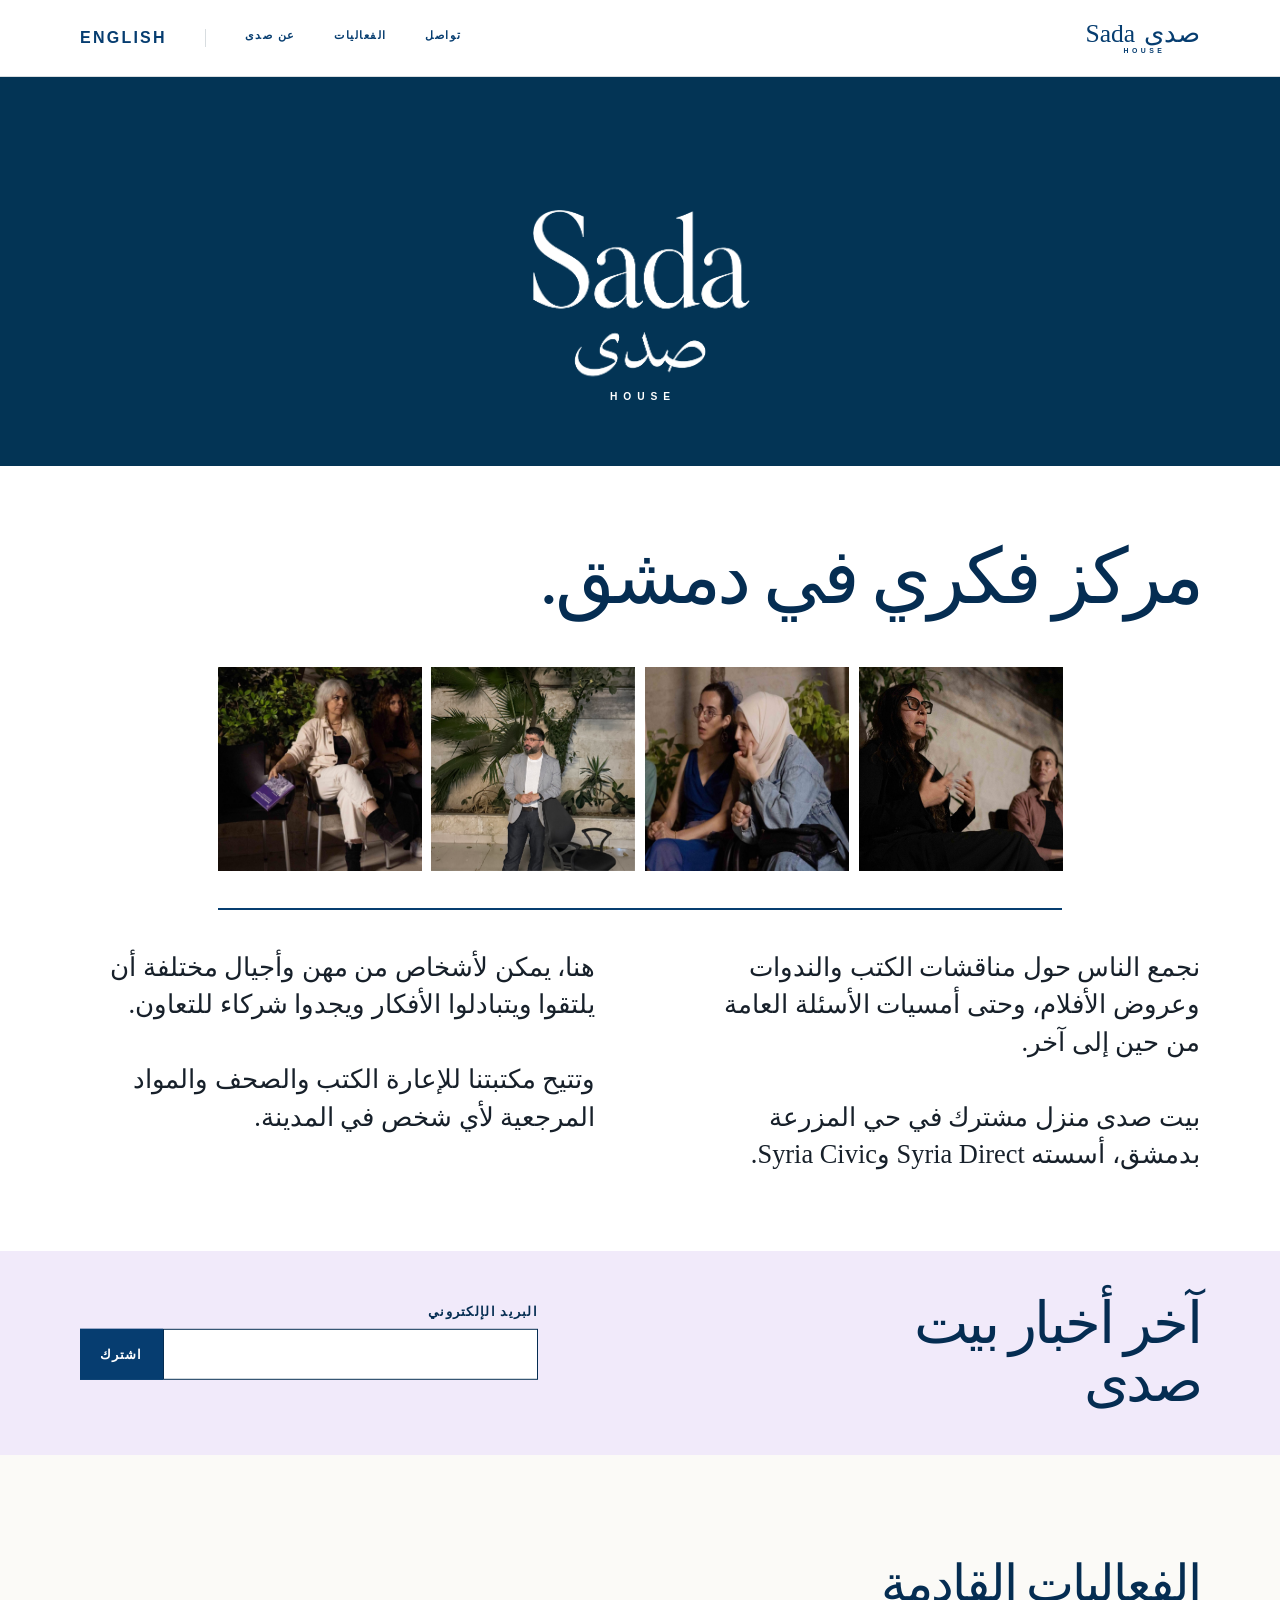
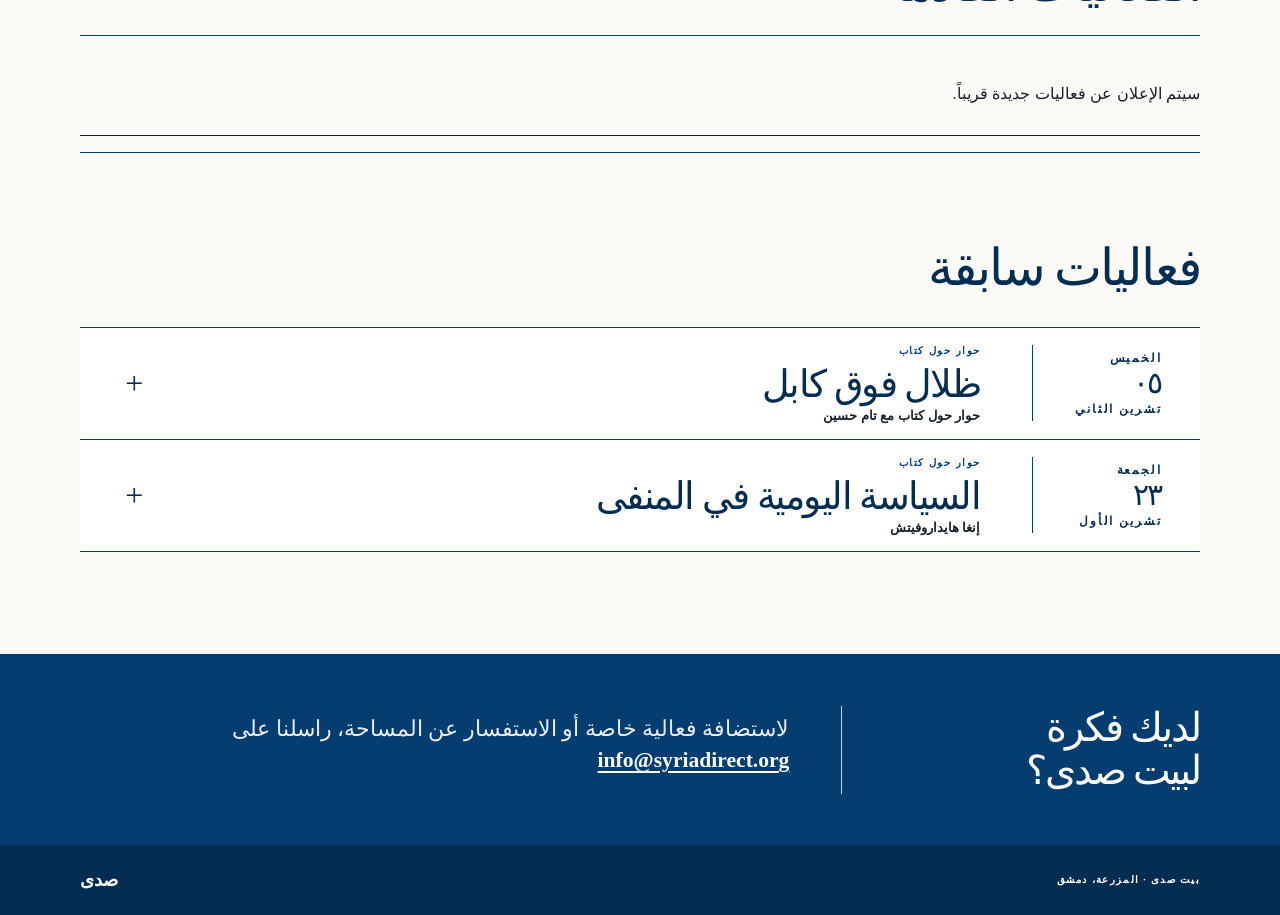
==== ar.html @ ff2eebc8 "Add files via upload" ====
<!doctype html>
<html lang="ar" dir="rtl">
<head>
  <meta charset="utf-8">
  <meta name="viewport" content="width=device-width, initial-scale=1">
  <meta name="description" content="بيت صدى مساحة في دمشق للحوارات والكتب والنقاشات.">
  <title>بيت صدى — دمشق</title>
  <link rel="alternate" hreflang="en" href="index.html">
  <link rel="stylesheet" href="styles.css?v=3">
</head>
<body>
  <a class="skip-link" href="#main">انتقل إلى المحتوى</a>

  <header class="site-header">
    <div class="header-inner">
      <a class="header-brand" href="#top" aria-label="الصفحة الرئيسية لبيت صدى">
        <span class="header-wordmark-latin">Sada</span>
        <span class="header-wordmark-arabic" lang="ar" dir="rtl">صدى</span>
        <span class="header-wordmark-house">House</span>
      </a>
      <nav aria-label="التنقل الرئيسي">
        <a class="language-toggle" href="index.html" lang="en" hreflang="en">English</a>
        <a href="#about">عن صدى</a>
        <a href="#events">الفعاليات</a>
        <a href="#contact">تواصل</a>
      </nav>
    </div>
  </header>

  <main id="main">
    <section class="introduction" id="top">
      <div class="page-column intro-inner">
        <img class="main-logo" src="assets/sada-house-opening-transparent.png" alt="بيت صدى">
        <span class="main-logo-house">House</span>
      </div>
    </section>

    <section class="about-section" id="about" aria-labelledby="about-title">
      <div class="page-column">
        <div class="about-heading">
          <h2 id="about-title">مركز فكري في دمشق.</h2>
        </div>
        <figure class="photo-bulletin" aria-label="مشاهد من لقاءات بيت صدى">
          <div class="bulletin-photo bulletin-photo-1"><img src="assets/bulletin-2.jpg" alt="متحدثة في حوار في بيت صدى."></div>
          <div class="bulletin-photo bulletin-photo-2"><img src="assets/bulletin-4.jpg" alt="حاضرتان تستمعان في بيت صدى."></div>
          <div class="bulletin-photo bulletin-photo-3"><img src="assets/bulletin-1.jpg" alt="ضيف يتحدث في حديقة بيت صدى."></div>
          <div class="bulletin-photo bulletin-photo-4"><img src="assets/bulletin-3.jpg" alt="إحدى الحاضرات تحمل كتاباً في بيت صدى."></div>
        </figure>
        <div class="about-copy">
          <p>نجمع الناس حول مناقشات الكتب والندوات وعروض الأفلام، وحتى أمسيات الأسئلة العامة من حين إلى آخر.<br><br>بيت صدى منزل مشترك في حي المزرعة بدمشق، أسسته Syria Direct وSyria Civic.</p>
          <p>هنا، يمكن لأشخاص من مهن وأجيال مختلفة أن يلتقوا ويتبادلوا الأفكار ويجدوا شركاء للتعاون.<br><br>وتتيح مكتبتنا للإعارة الكتب والصحف والمواد المرجعية لأي شخص في المدينة.</p>
        </div>
      </div>
    </section>

    <section class="updates-section" id="updates" aria-labelledby="updates-title">
      <div class="page-column updates-inner">
        <div>
          <h2 id="updates-title">آخر أخبار بيت صدى</h2>
        </div>
        <form class="updates-form" action="mailto:info@syriadirect.org?subject=Sada%20House%20email%20updates" method="post" enctype="text/plain">
          <label for="updates-email">البريد الإلكتروني</label>
          <div class="updates-fields">
            <input id="updates-email" name="email" type="email" autocomplete="email" required>
            <button type="submit">اشترك</button>
          </div>
        </form>
      </div>
    </section>

    <section class="events-section" id="events" aria-labelledby="events-title">
      <div class="page-column">
        <section class="programme-group" aria-labelledby="events-title">
          <h1 id="events-title">الفعاليات القادمة</h1>
          <div id="featured-event" class="event-list" aria-live="polite"></div>
          <div class="compact-event-list" id="upcoming-events"></div>
        </section>

        <section class="programme-group past-programme" id="past-events-section" aria-labelledby="past-title">
          <div class="programme-heading-row">
            <h2 id="past-title">فعاليات سابقة</h2>
          </div>
          <div class="compact-event-list" id="past-events"></div>
        </section>
      </div>
    </section>

    <section class="contact-section" id="contact" aria-labelledby="contact-title">
      <div class="page-column contact-inner">
        <h2 class="contact-title" id="contact-title">لديك فكرة لبيت صدى؟</h2>
        <p class="contact-copy">لاستضافة فعالية خاصة أو الاستفسار عن المساحة، راسلنا على <a href="mailto:info@syriadirect.org">info@syriadirect.org</a></p>
      </div>
    </section>
  </main>

  <footer>
    <div class="page-column footer-inner">
      <p>بيت صدى · المزرعة، دمشق</p>
      <p>صدى</p>
    </div>
  </footer>

  <script src="events-ar.js?v=4"></script>
  <script src="script.js?v=3"></script>
</body>
</html>
---- styles.css ----
:root {
  --navy: #063d70;
  --navy-dark: #052d52;
  --ink: #17202a;
  --muted: #67717a;
  --paper: #ffffff;
  --wash: #fbfaf7;
  --lavender: #f1eafa;
  --line: #d8dde0;
  --column: 1120px;
  --reading: 720px;
}

* { box-sizing: border-box; }
html { scroll-behavior: smooth; }
body {
  background: var(--paper);
  color: var(--ink);
  font-family: Arial, Helvetica, sans-serif;
  margin: 0;
}
img { display: block; max-width: 100%; }
a { color: inherit; }
.page-column, .header-inner {
  margin: 0 auto;
  max-width: var(--column);
  width: calc(100% - 3rem);
}
.skip-link {
  background: white;
  left: 1rem;
  padding: .75rem 1rem;
  position: fixed;
  top: -5rem;
  z-index: 100;
}
.skip-link:focus { top: 1rem; }

.site-header {
  background: rgba(255,255,255,.96);
  border-bottom: 1px solid var(--line);
  position: sticky;
  top: 0;
  z-index: 20;
}
.header-inner {
  align-items: center;
  display: flex;
  height: 76px;
  justify-content: space-between;
}
.header-brand {
  align-items: end;
  color: var(--navy);
  direction: ltr;
  display: grid;
  gap: .1rem .55rem;
  grid-template-columns: auto auto;
  text-decoration: none;
}
.header-brand span {
  font-family: Georgia, "Times New Roman", serif;
  font-size: 1.6rem;
  font-weight: 400;
  line-height: 1;
}
.header-brand .header-wordmark-house {
  font-family: Arial, Helvetica, sans-serif;
  font-size: .43rem;
  font-weight: 700;
  grid-column: 1 / -1;
  justify-self: center;
  letter-spacing: .5em;
  line-height: 1;
  margin-left: .5em;
  text-transform: uppercase;
}
.site-header nav { display: flex; gap: clamp(1.1rem, 3vw, 2.5rem); }
.site-header nav a {
  color: var(--navy);
  font-size: .68rem;
  font-weight: 700;
  letter-spacing: .14em;
  text-decoration: none;
  text-transform: uppercase;
}
.site-header nav a:hover {
  text-decoration: underline;
  text-underline-offset: .4em;
}
.site-header nav .language-toggle {
  border-right: 1px solid var(--line);
  font-size: 1rem;
  padding-right: clamp(1.1rem, 3vw, 2.5rem);
}

.introduction {
  background: #033455;
  padding: clamp(2.75rem, 6vw, 4.5rem) 0 clamp(2.75rem, 6vw, 4rem);
}
.intro-inner { align-items: center; display: flex; flex-direction: column; }
.main-logo {
  height: auto;
  width: clamp(240px, 30vw, 300px);
}
.main-logo-house {
  color: white;
  font-size: .64rem;
  font-weight: 700;
  letter-spacing: .58em;
  margin-left: .58em;
  margin-top: -3.65rem;
  position: relative;
  text-transform: uppercase;
}
.introduction p {
  color: white;
  font-family: Georgia, "Times New Roman", serif;
  font-size: clamp(1.05rem, 2vw, 1.25rem);
  margin: 1.5rem 0 0;
  text-align: center;
}

.events-section { background: var(--wash); padding: clamp(4rem, 8vw, 6.5rem) 0; }
.section-label {
  color: var(--navy);
  font-size: .66rem;
  font-weight: 800;
  letter-spacing: .16em;
  margin: 0 0 1rem;
  text-transform: uppercase;
}
.programme-masthead {
  align-items: end;
  border-bottom: 1px solid var(--navy);
  display: flex;
  justify-content: space-between;
  margin-bottom: clamp(2rem, 4vw, 3.5rem);
  padding-bottom: 1.35rem;
}
.programme-masthead .section-label { margin-bottom: .5rem; }
.programme-masthead h1, .about-heading h2, .contact-inner h2 {
  color: var(--navy-dark);
  font-family: Georgia, "Times New Roman", serif;
  font-size: clamp(3rem, 6vw, 5rem);
  font-weight: 400;
  letter-spacing: -.05em;
  line-height: .95;
  margin: 0;
}
.programme-masthead > p {
  color: var(--navy-dark);
  font-family: Georgia, "Times New Roman", serif;
  font-size: clamp(1rem, 2vw, 1.25rem);
  font-style: italic;
  margin: 0 0 .4rem;
}
.programme-group > h1, .programme-group > h2, .programme-heading-row h2 {
  color: var(--navy-dark);
  font-family: Georgia, "Times New Roman", serif;
  font-size: clamp(2.3rem, 4vw, 3.75rem);
  font-weight: 400;
  letter-spacing: -.04em;
  line-height: 1;
  margin: 0 0 1.6rem;
}

.updates-section {
  background: var(--lavender);
  padding: clamp(1.8rem, 3.5vw, 2.8rem) 0;
}
.updates-inner {
  align-items: center;
  display: grid;
  gap: clamp(2rem, 7vw, 6rem);
  grid-template-columns: minmax(0, 1fr) minmax(300px, .8fr);
}
.updates-form { transform: translateY(-.7rem); }
.updates-inner h2 {
  color: var(--navy-dark);
  font-family: Georgia, "Times New Roman", serif;
  font-size: clamp(2.35rem, 4.5vw, 4rem);
  font-weight: 400;
  letter-spacing: -.045em;
  line-height: 1;
  margin: 0;
  max-width: 12ch;
}
.updates-form label {
  color: var(--navy-dark);
  display: block;
  font-family: Georgia, "Times New Roman", serif;
  font-size: .8rem;
  font-weight: 700;
  letter-spacing: .1em;
  margin-bottom: .6rem;
  text-transform: uppercase;
}
.updates-fields { display: flex; }
.updates-fields input {
  background: white;
  border: 1px solid var(--navy-dark);
  border-radius: 0;
  color: var(--ink);
  font-family: Georgia, "Times New Roman", serif;
  font-size: 1.05rem;
  min-width: 0;
  padding: .9rem 1rem;
  width: 100%;
}
.updates-fields button {
  background: var(--navy);
  border: 1px solid var(--navy);
  color: white;
  cursor: pointer;
  font-family: Georgia, "Times New Roman", serif;
  font-size: .82rem;
  font-weight: 800;
  letter-spacing: .08em;
  padding: .9rem 1.2rem;
  text-transform: uppercase;
}
.updates-fields button:hover { background: var(--navy-dark); }
.updates-fields input:focus-visible,
.updates-fields button:focus-visible { outline: 3px solid white; outline-offset: 3px; }
.event-list, .compact-event-list { border-top: 1px solid var(--navy); }
.event-card {
  background: white;
  border-bottom: 1px solid var(--navy);
  outline: none;
  transition: background-color .2s ease, box-shadow .2s ease;
}
.event-summary {
  align-items: center;
  display: grid;
  gap: clamp(1.5rem, 4vw, 3.5rem);
  grid-template-columns: 130px minmax(0, 1fr) 2rem;
  padding: 1rem clamp(1rem, 3vw, 2.5rem);
}
.event-card:hover, .event-card:focus, .event-card:focus-within {
  box-shadow: inset 4px 0 0 var(--navy);
}
.event-card.tone-1:hover,
.event-card.tone-1:focus,
.event-card.tone-1:focus-within { background: #eee5fa; }
.event-card.tone-2:hover,
.event-card.tone-2:focus,
.event-card.tone-2:focus-within { background: #dceeff; }
.event-card.tone-3:hover,
.event-card.tone-3:focus,
.event-card.tone-3:focus-within { background: #eaf3ea; }
.event-card.tone-4:hover,
.event-card.tone-4:focus,
.event-card.tone-4:focus-within { background: #e9f1f8; }
.event-card.tone-5:hover,
.event-card.tone-5:focus,
.event-card.tone-5:focus-within { background: #f8e9ed; }
.event-date {
  align-items: flex-start;
  border-right: 1px solid var(--navy);
  color: var(--navy-dark);
  display: flex;
  flex-direction: column;
  justify-content: center;
  min-height: 100%;
  padding-right: 1.5rem;
  text-transform: uppercase;
}
.event-date span {
  font-size: .72rem;
  font-weight: 800;
  letter-spacing: .16em;
}
.event-date strong {
  font-family: Georgia, "Times New Roman", serif;
  font-size: clamp(2.2rem, 5vw, 4.25rem);
  font-weight: 400;
  letter-spacing: -.05em;
  line-height: 1;
  margin: .25rem 0;
}
.event-kicker {
  color: var(--navy);
  font-size: .65rem;
  font-weight: 800;
  letter-spacing: .14em;
  margin: 0 0 .55rem;
  text-transform: uppercase;
}
.compact-copy h3 {
  color: var(--navy-dark);
  font-family: Georgia, "Times New Roman", serif;
  font-size: clamp(2.25rem, 5vw, 3.9rem);
  font-weight: 400;
  letter-spacing: -.04em;
  line-height: 1;
  margin: 0;
}
.event-guest { font-size: .88rem; font-weight: 700; margin: 1rem 0 0; }
.event-description {
  font-family: Georgia, "Times New Roman", serif;
  font-size: 1.05rem;
  line-height: 1.6;
  margin: 1rem 0 0;
  max-width: 62ch;
}
.event-place {
  color: var(--muted);
  display: block;
  font-size: .63rem;
  font-weight: 800;
  letter-spacing: .13em;
  margin: 1.1rem 0 0;
  text-transform: uppercase;
}
.event-button {
  background: var(--navy);
  color: white;
  display: inline-block;
  font-size: .72rem;
  font-weight: 700;
  margin-top: 1.35rem;
  padding: .9rem 1.1rem;
  text-decoration: none;
}
.event-button:hover { background: var(--navy-dark); }
.event-cover {
  align-self: center;
  aspect-ratio: 242 / 330;
  box-shadow: 0 8px 24px rgba(5, 45, 82, .12);
  object-fit: cover;
  width: 160px;
}
.compact-event-list { margin-top: .8rem; }
.event-details {
  display: grid;
  gap: clamp(1.5rem, 4vw, 3rem);
  grid-template-columns: minmax(0, 1fr) auto;
  max-height: 0;
  opacity: 0;
  overflow: hidden;
  padding: 0 clamp(1rem, 3vw, 2.5rem) 0 calc(130px + clamp(2.5rem, 7vw, 6rem));
  transition: max-height .35s ease, opacity .25s ease, padding .35s ease;
}
.event-card:hover .event-details,
.event-card:focus .event-details,
.event-card:focus-within .event-details {
  max-height: 520px;
  opacity: 1;
  padding-bottom: 1.75rem;
}
.event-card:hover .event-expand,
.event-card:focus .event-expand,
.event-card:focus-within .event-expand { transform: rotate(45deg); }
.event-summary .event-date { min-height: 76px; }
.event-summary .event-date strong { font-size: 1.85rem; }
.compact-copy h3 { font-size: clamp(1.8rem, 3vw, 2.65rem); }
.compact-copy > p:last-child {
  font-size: .83rem;
  font-weight: 700;
  margin: .3rem 0 0;
}
.event-expand {
  color: var(--navy-dark);
  font-family: Georgia, "Times New Roman", serif;
  font-size: 2rem;
  line-height: 1;
  text-align: center;
  transition: transform .25s ease;
}
.programme-heading-row a {
  color: var(--navy-dark);
  font-size: .75rem;
  font-weight: 700;
  text-decoration: none;
}
.programme-heading-row a:hover { text-decoration: underline; text-underline-offset: .3em; }
.past-programme { margin-top: clamp(3.5rem, 7vw, 6rem); }
.programme-heading-row {
  align-items: baseline;
  display: flex;
  justify-content: space-between;
}
.programme-heading-row h2 { margin-bottom: 1.3rem; }

.about-section { padding: clamp(3rem, 6vw, 5rem) 0; }
.about-heading .section-label { font-size: .82rem; }
.about-heading h2 {
  font-size: clamp(3rem, 6vw, 5.4rem);
  margin: 0;
  max-width: none;
}
.photo-bulletin {
  border-bottom: 2px solid var(--navy);
  display: grid;
  gap: clamp(.35rem, .8vw, .75rem);
  grid-template-columns: repeat(4, minmax(0, 1fr));
  margin: clamp(2.25rem, 4vw, 3.5rem) auto 0;
  padding-bottom: clamp(1.75rem, 3vw, 2.5rem);
  width: min(86%, 66vw);
}
.bulletin-photo {
  opacity: 0;
  transform: translateY(44px) scale(.96);
  width: auto;
}
.bulletin-photo img {
  aspect-ratio: 1 / 1;
  display: block;
  height: 100%;
  object-fit: cover;
  width: 100%;
}
.bulletin-photo-1 img { object-position: center 42%; }
.bulletin-photo-3 img { object-position: center 35%; }
.photo-bulletin.is-visible .bulletin-photo {
  animation: bulletin-pin-in .72s cubic-bezier(.2, .8, .2, 1) forwards;
}
.photo-bulletin.is-visible .bulletin-photo-2 { animation-delay: .38s; }
.photo-bulletin.is-visible .bulletin-photo-3 { animation-delay: .76s; }
.photo-bulletin.is-visible .bulletin-photo-4 { animation-delay: 1.14s; }
@keyframes bulletin-pin-in {
  0% { opacity: 0; transform: translateY(44px) scale(.96); }
  72% { opacity: 1; transform: translateY(-5px) scale(1.015); }
  100% { opacity: 1; transform: translateY(0) scale(1); }
}
.about-copy {
  display: grid;
  gap: clamp(2rem, 7vw, 7rem);
  grid-template-columns: repeat(2, minmax(0, 1fr));
}
.about-copy > p:not(.section-label) {
  font-family: Georgia, "Times New Roman", serif;
  font-size: clamp(1.2rem, 2.2vw, 1.65rem);
  line-height: 1.42;
  margin: clamp(1.75rem, 3vw, 2.5rem) 0 0;
}

.contact-section {
  background: var(--navy);
  color: white;
  padding: clamp(2rem, 4vw, 3.25rem) 0;
}
.contact-inner {
  align-items: center;
  display: grid;
  gap: 0;
  grid-template-columns: minmax(220px, 32%) minmax(0, 1fr);
  max-width: var(--column);
}
.contact-inner .contact-title {
  color: white;
  font-family: Georgia, "Times New Roman", serif;
  font-size: clamp(1.75rem, 3.1vw, 2.65rem);
  font-weight: 400;
  line-height: 1.08;
  margin: 0;
  max-width: 12ch;
  padding-right: clamp(1.5rem, 4vw, 3.5rem);
}
.contact-copy {
  border-left: 1px solid rgba(255, 255, 255, .78);
  color: #e7edf2;
  font-family: Georgia, "Times New Roman", serif;
  font-size: clamp(1.05rem, 2vw, 1.35rem);
  line-height: 1.45;
  margin: 0;
  min-height: 5.5rem;
  padding: .5rem 0 .5rem clamp(1.5rem, 4vw, 3.5rem);
}
.contact-copy a { color: white; font-weight: 700; text-underline-offset: .2em; }

footer { background: var(--navy-dark); color: white; padding: 1.5rem 0; }
.footer-inner {
  align-items: center;
  display: flex;
  justify-content: space-between;
}
.footer-inner p {
  font-size: .62rem;
  font-weight: 700;
  letter-spacing: .13em;
  margin: 0;
  text-transform: uppercase;
}
.footer-inner p:last-child {
  font-family: Georgia, "Times New Roman", serif;
  font-size: 1.15rem;
  letter-spacing: 0;
  text-transform: none;
}
.empty-state { border-bottom: 1px solid; padding: 2rem 0; }

@media (max-width: 640px) {
  .page-column, .header-inner { width: calc(100% - 2.25rem); }
  .header-inner { height: 68px; }
  .header-brand { gap: .08rem .35rem; }
  .header-brand span { font-size: 1.25rem; }
  .header-brand .header-wordmark-house { font-size: .36rem; }
  .site-header nav { gap: 1rem; }
  .site-header nav .language-toggle { padding-right: 1rem; }
  .introduction { padding-top: 2.75rem; }
  .photo-bulletin {
    gap: .35rem;
    grid-template-columns: repeat(2, minmax(0, 1fr));
    width: 86%;
    padding-bottom: 1.25rem;
  }
  .about-heading h2 { font-size: clamp(2.65rem, 13vw, 4rem); }
  .about-copy { gap: 0; grid-template-columns: 1fr; }
  .programme-masthead { align-items: flex-start; flex-direction: column; gap: 1rem; }
  .programme-masthead > p { max-width: 19rem; }
  .event-summary { gap: 1rem; grid-template-columns: 76px minmax(0, 1fr) 1.5rem; padding-left: .25rem; padding-right: .25rem; }
  .event-summary .event-date { padding-right: .8rem; }
  .event-details { grid-template-columns: 1fr; padding-left: calc(76px + 1.25rem); padding-right: .25rem; }
  .event-card:hover .event-details,
  .event-card:focus .event-details,
  .event-card:focus-within .event-details { padding-bottom: 1.35rem; }
  .event-cover { grid-row: 1; justify-self: start; width: 130px; }
  .programme-heading-row { align-items: flex-end; }
  .updates-inner { align-items: start; grid-template-columns: 1fr; }
  .updates-form { transform: none; width: 100%; }
  .updates-fields { flex-direction: column; gap: .7rem; }
  .updates-fields button { width: 100%; }
  .contact-inner { grid-template-columns: 1fr; }
  .contact-title { max-width: 13ch; padding: 0 0 1.25rem; }
  .contact-copy {
    border-left: 0;
    border-top: 1px solid rgba(255, 255, 255, .78);
    min-height: 0;
    padding: 1.25rem 0 0;
  }
}

@media (prefers-reduced-motion: reduce) {
  .bulletin-photo {
    animation: none !important;
    opacity: 1;
    transform: none;
  }
}

[dir="rtl"] body { text-align: right; }
[dir="rtl"] .site-header nav { direction: ltr; }
[dir="rtl"] .site-header nav a { direction: rtl; }
[dir="rtl"] .event-date {
  border-left: 1px solid var(--navy);
  border-right: 0;
  padding-left: 1.5rem;
  padding-right: 0;
}
[dir="rtl"] .event-details {
  padding-left: clamp(1rem, 3vw, 2.5rem);
  padding-right: calc(130px + clamp(2.5rem, 7vw, 6rem));
}
[dir="rtl"] .updates-fields { direction: rtl; }
[dir="rtl"] .updates-fields input { direction: ltr; text-align: left; }
[dir="rtl"] .contact-title { padding-left: clamp(1.5rem, 4vw, 3.5rem); padding-right: 0; }
[dir="rtl"] .contact-copy {
  border-left: 0;
  border-right: 1px solid rgba(255, 255, 255, .78);
  padding-left: 0;
  padding-right: clamp(1.5rem, 4vw, 3.5rem);
}
@media (max-width: 640px) {
  [dir="rtl"] .event-summary .event-date { padding-left: .8rem; padding-right: 0; }
  [dir="rtl"] .event-details { padding-left: .25rem; padding-right: calc(76px + 1.25rem); }
  [dir="rtl"] .contact-title { padding: 0 0 1.25rem; }
  [dir="rtl"] .contact-copy {
    border-right: 0;
    border-top: 1px solid rgba(255, 255, 255, .78);
    padding: 1.25rem 0 0;
  }
}

@media (prefers-reduced-motion: reduce) { html { scroll-behavior: auto; } }
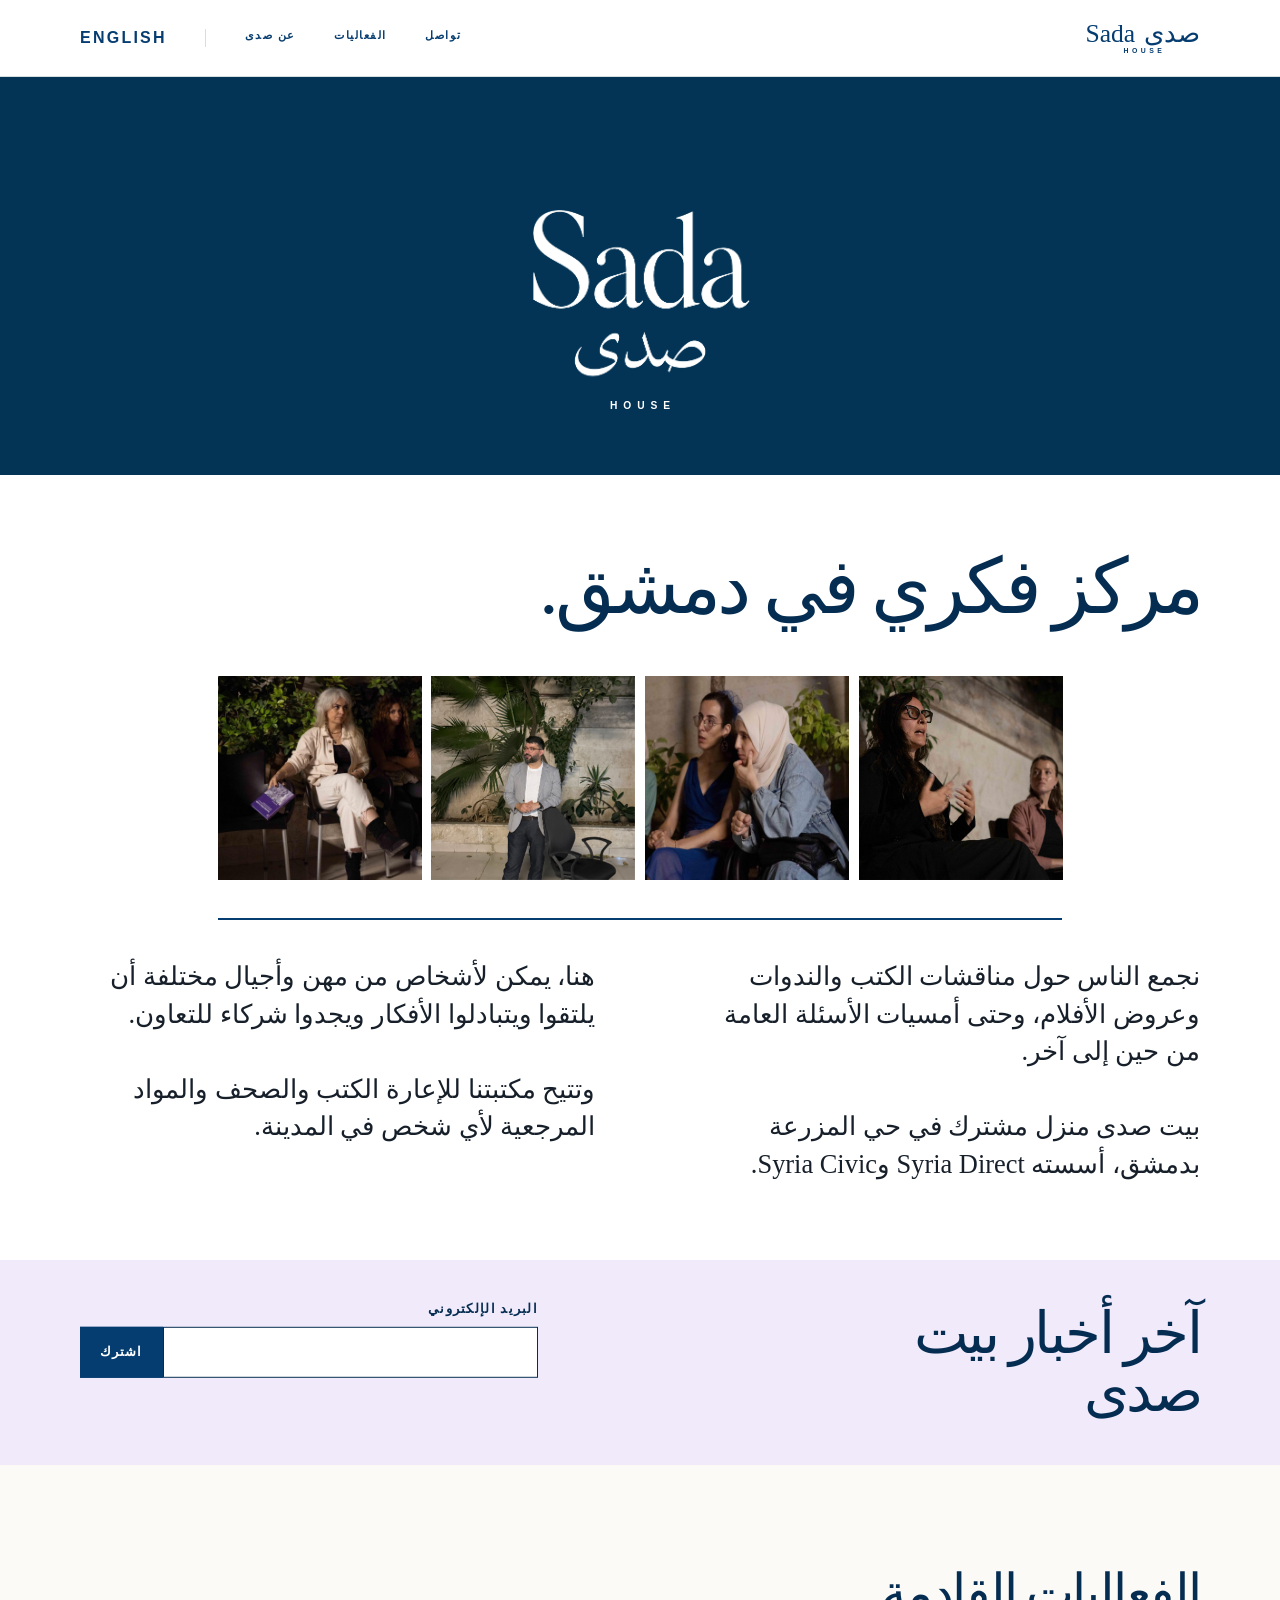
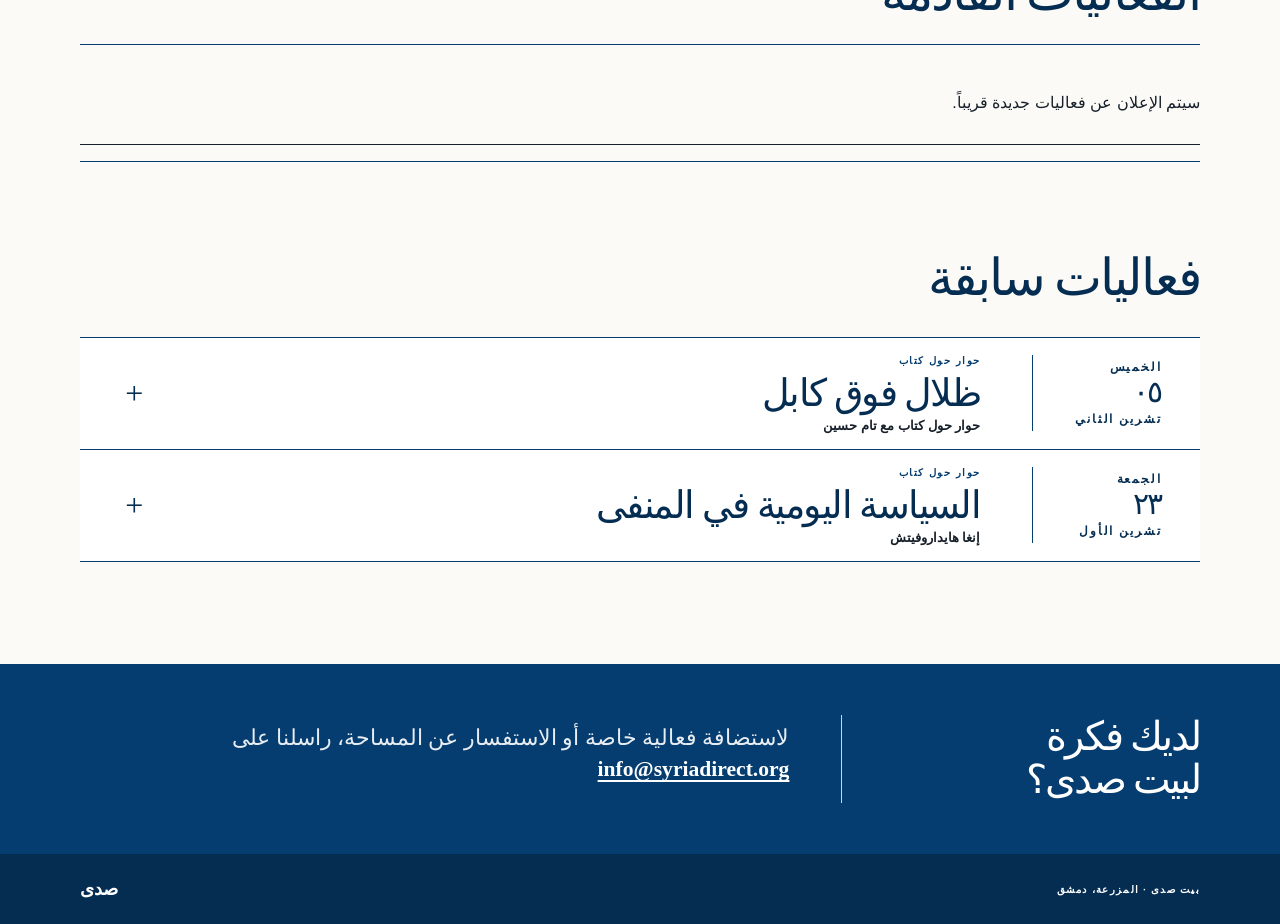
==== commit 24b1afd5: "Add files via upload" ====
--- a/ar.html
+++ b/ar.html
@@ -6,7 +6,7 @@
   <meta name="description" content="بيت صدى مساحة في دمشق للحوارات والكتب والنقاشات.">
   <title>بيت صدى — دمشق</title>
   <link rel="alternate" hreflang="en" href="index.html">
-  <link rel="stylesheet" href="styles.css?v=3">
+  <link rel="stylesheet" href="styles.css?v=4">
 </head>
 <body>
   <a class="skip-link" href="#main">انتقل إلى المحتوى</a>
@@ -58,12 +58,15 @@
         <div>
           <h2 id="updates-title">آخر أخبار بيت صدى</h2>
         </div>
-        <form class="updates-form" action="mailto:info@syriadirect.org?subject=Sada%20House%20email%20updates" method="post" enctype="text/plain">
+        <form class="updates-form" action="https://formspree.io/f/mrppvkvp" method="post">
           <label for="updates-email">البريد الإلكتروني</label>
+          <input class="form-honeypot" name="_gotcha" type="text" tabindex="-1" autocomplete="off" aria-hidden="true">
+          <input name="source" type="hidden" value="Sada House Arabic site">
           <div class="updates-fields">
             <input id="updates-email" name="email" type="email" autocomplete="email" required>
             <button type="submit">اشترك</button>
           </div>
+          <p class="updates-status" role="status" aria-live="polite"></p>
         </form>
       </div>
     </section>
@@ -101,6 +104,6 @@
   </footer>
 
   <script src="events-ar.js?v=4"></script>
-  <script src="script.js?v=3"></script>
+  <script src="script.js?v=4"></script>
 </body>
 </html>
--- a/styles.css
+++ b/styles.css
@@ -83,6 +83,7 @@
   letter-spacing: .14em;
   text-decoration: none;
   text-transform: uppercase;
+  white-space: nowrap;
 }
 .site-header nav a:hover {
   text-decoration: underline;
@@ -109,7 +110,7 @@
   font-weight: 700;
   letter-spacing: .58em;
   margin-left: .58em;
-  margin-top: -3.65rem;
+  margin-top: -3.05rem;
   position: relative;
   text-transform: uppercase;
 }
@@ -221,8 +222,19 @@
   text-transform: uppercase;
 }
 .updates-fields button:hover { background: var(--navy-dark); }
+.updates-fields button:disabled { cursor: wait; opacity: .72; }
 .updates-fields input:focus-visible,
 .updates-fields button:focus-visible { outline: 3px solid white; outline-offset: 3px; }
+.form-honeypot { display: none !important; }
+.updates-status {
+  color: var(--navy-dark);
+  font-size: .78rem;
+  font-weight: 700;
+  line-height: 1.35;
+  margin: .65rem 0 0;
+  min-height: 1.1em;
+}
+.updates-status[data-state="error"] { color: #8c2530; }
 .event-list, .compact-event-list { border-top: 1px solid var(--navy); }
 .event-card {
   background: white;
@@ -492,14 +504,17 @@
 .empty-state { border-bottom: 1px solid; padding: 2rem 0; }
 
 @media (max-width: 640px) {
-  .page-column, .header-inner { width: calc(100% - 2.25rem); }
-  .header-inner { height: 68px; }
-  .header-brand { gap: .08rem .35rem; }
-  .header-brand span { font-size: 1.25rem; }
-  .header-brand .header-wordmark-house { font-size: .36rem; }
-  .site-header nav { gap: 1rem; }
-  .site-header nav .language-toggle { padding-right: 1rem; }
+  .page-column { width: calc(100% - 2.25rem); }
+  .header-inner { height: 62px; width: calc(100% - 1.25rem); }
+  .header-brand { gap: .06rem .28rem; }
+  .header-brand span { font-size: 1.08rem; }
+  .header-brand .header-wordmark-house { font-size: .3rem; }
+  .site-header nav { gap: .62rem; }
+  .site-header nav a { font-size: .58rem; letter-spacing: .1em; }
+  .site-header nav .language-toggle { font-size: .8rem; padding-right: .62rem; }
+  .site-header nav a[href="#contact"] { display: none; }
   .introduction { padding-top: 2.75rem; }
+  .main-logo-house { margin-top: -2.65rem; }
   .photo-bulletin {
     gap: .35rem;
     grid-template-columns: repeat(2, minmax(0, 1fr));
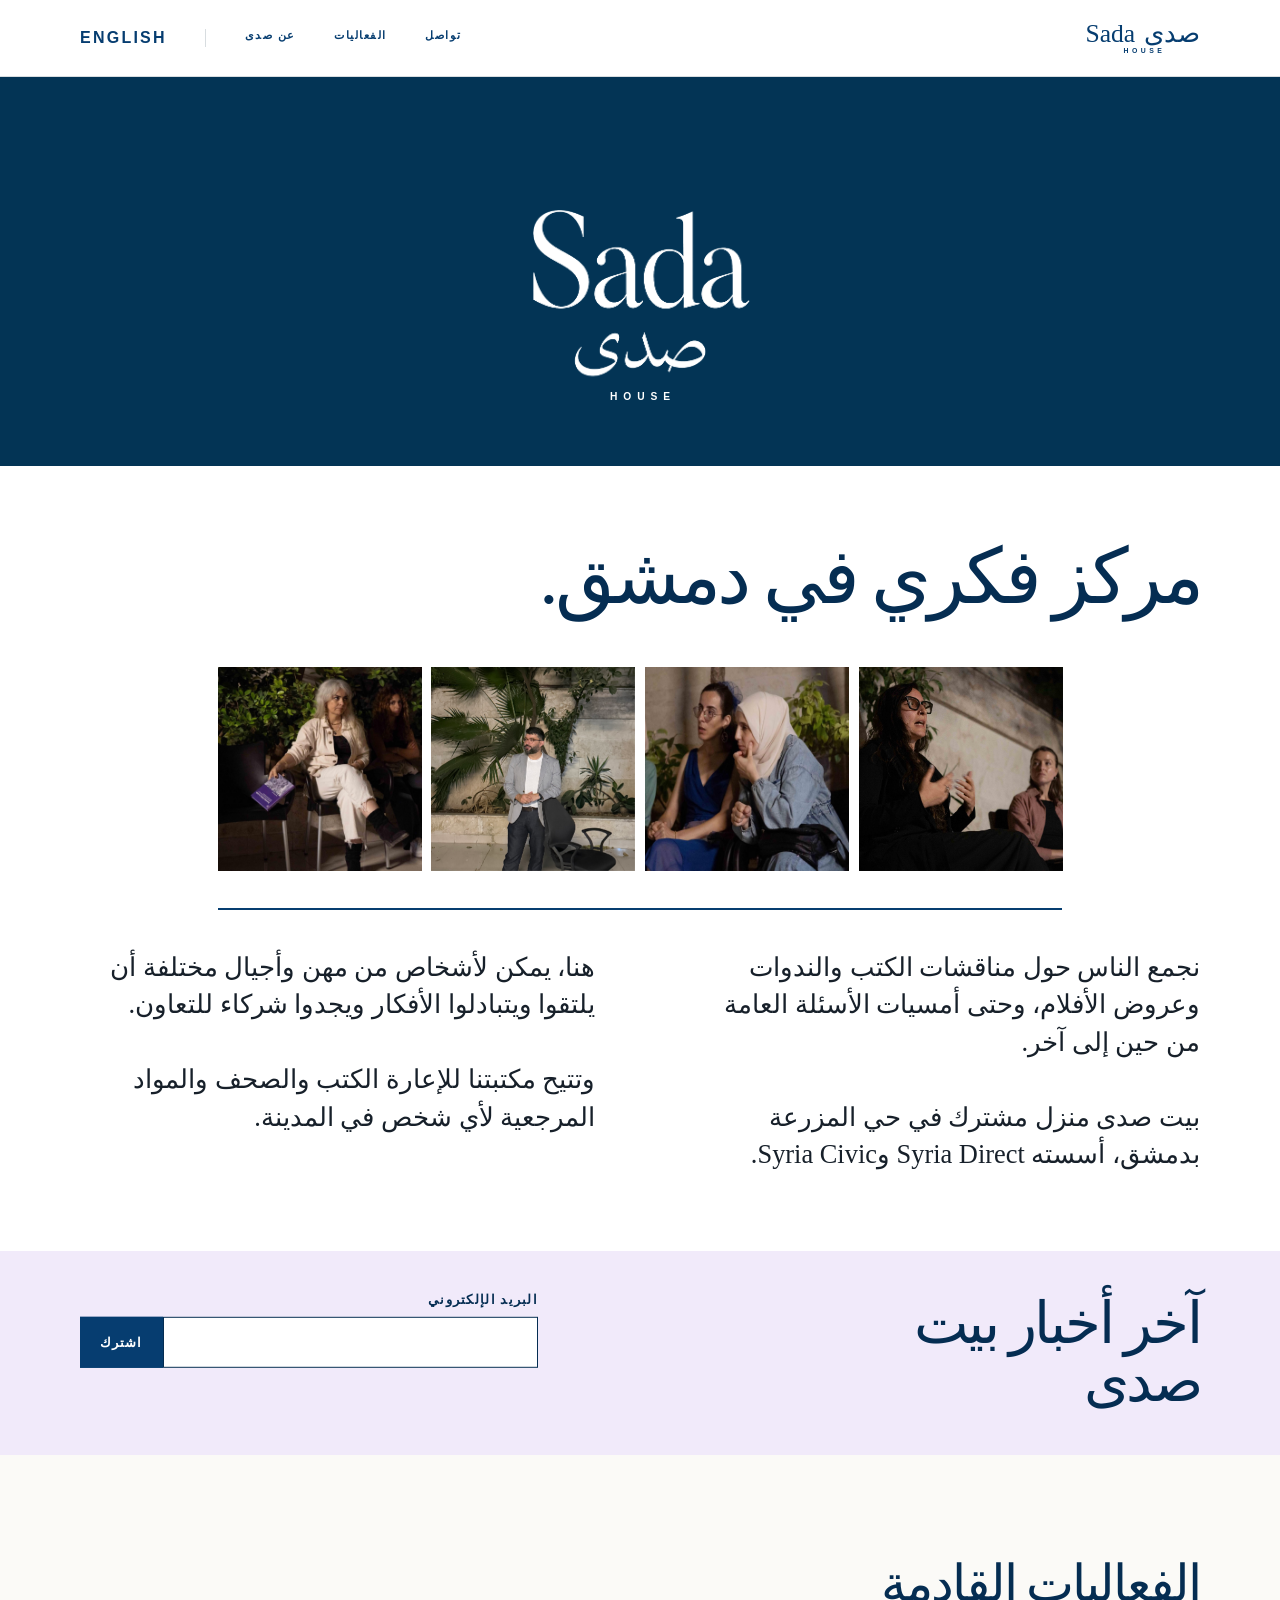
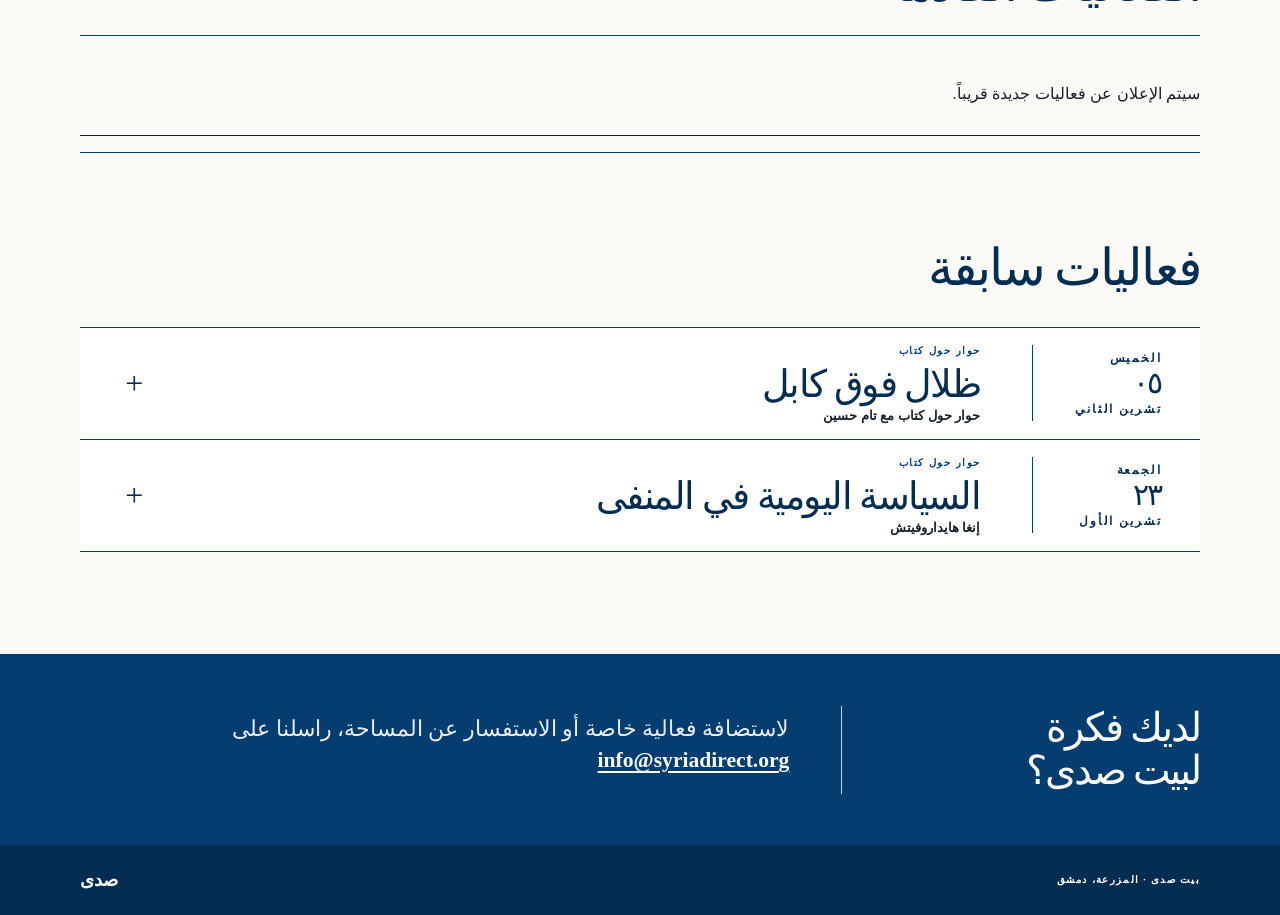
==== commit 6999ac13: "Add files via upload" ====
--- a/ar.html
+++ b/ar.html
@@ -6,7 +6,7 @@
   <meta name="description" content="بيت صدى مساحة في دمشق للحوارات والكتب والنقاشات.">
   <title>بيت صدى — دمشق</title>
   <link rel="alternate" hreflang="en" href="index.html">
-  <link rel="stylesheet" href="styles.css?v=4">
+  <link rel="stylesheet" href="styles.css?v=6">
 </head>
 <body>
   <a class="skip-link" href="#main">انتقل إلى المحتوى</a>
--- a/styles.css
+++ b/styles.css
@@ -110,7 +110,7 @@
   font-weight: 700;
   letter-spacing: .58em;
   margin-left: .58em;
-  margin-top: -3.05rem;
+  margin-top: -3.65rem;
   position: relative;
   text-transform: uppercase;
 }
@@ -505,16 +505,28 @@
 
 @media (max-width: 640px) {
   .page-column { width: calc(100% - 2.25rem); }
-  .header-inner { height: 62px; width: calc(100% - 1.25rem); }
-  .header-brand { gap: .06rem .28rem; }
+  .header-inner {
+    flex-direction: column;
+    gap: .55rem;
+    height: auto;
+    padding: .6rem 0 .55rem;
+    width: calc(100% - 1.25rem);
+  }
+  .header-brand { gap: .2rem .28rem; }
   .header-brand span { font-size: 1.08rem; }
   .header-brand .header-wordmark-house { font-size: .3rem; }
-  .site-header nav { gap: .62rem; }
+  .site-header nav {
+    border-top: 1px solid var(--line);
+    gap: 1.25rem;
+    justify-content: center;
+    padding-top: .5rem;
+    width: 100%;
+  }
   .site-header nav a { font-size: .58rem; letter-spacing: .1em; }
-  .site-header nav .language-toggle { font-size: .8rem; padding-right: .62rem; }
+  .site-header nav .language-toggle { font-size: .8rem; padding-right: 1.25rem; }
   .site-header nav a[href="#contact"] { display: none; }
   .introduction { padding-top: 2.75rem; }
-  .main-logo-house { margin-top: -2.65rem; }
+  .main-logo-house { margin-top: -2rem; }
   .photo-bulletin {
     gap: .35rem;
     grid-template-columns: repeat(2, minmax(0, 1fr));
